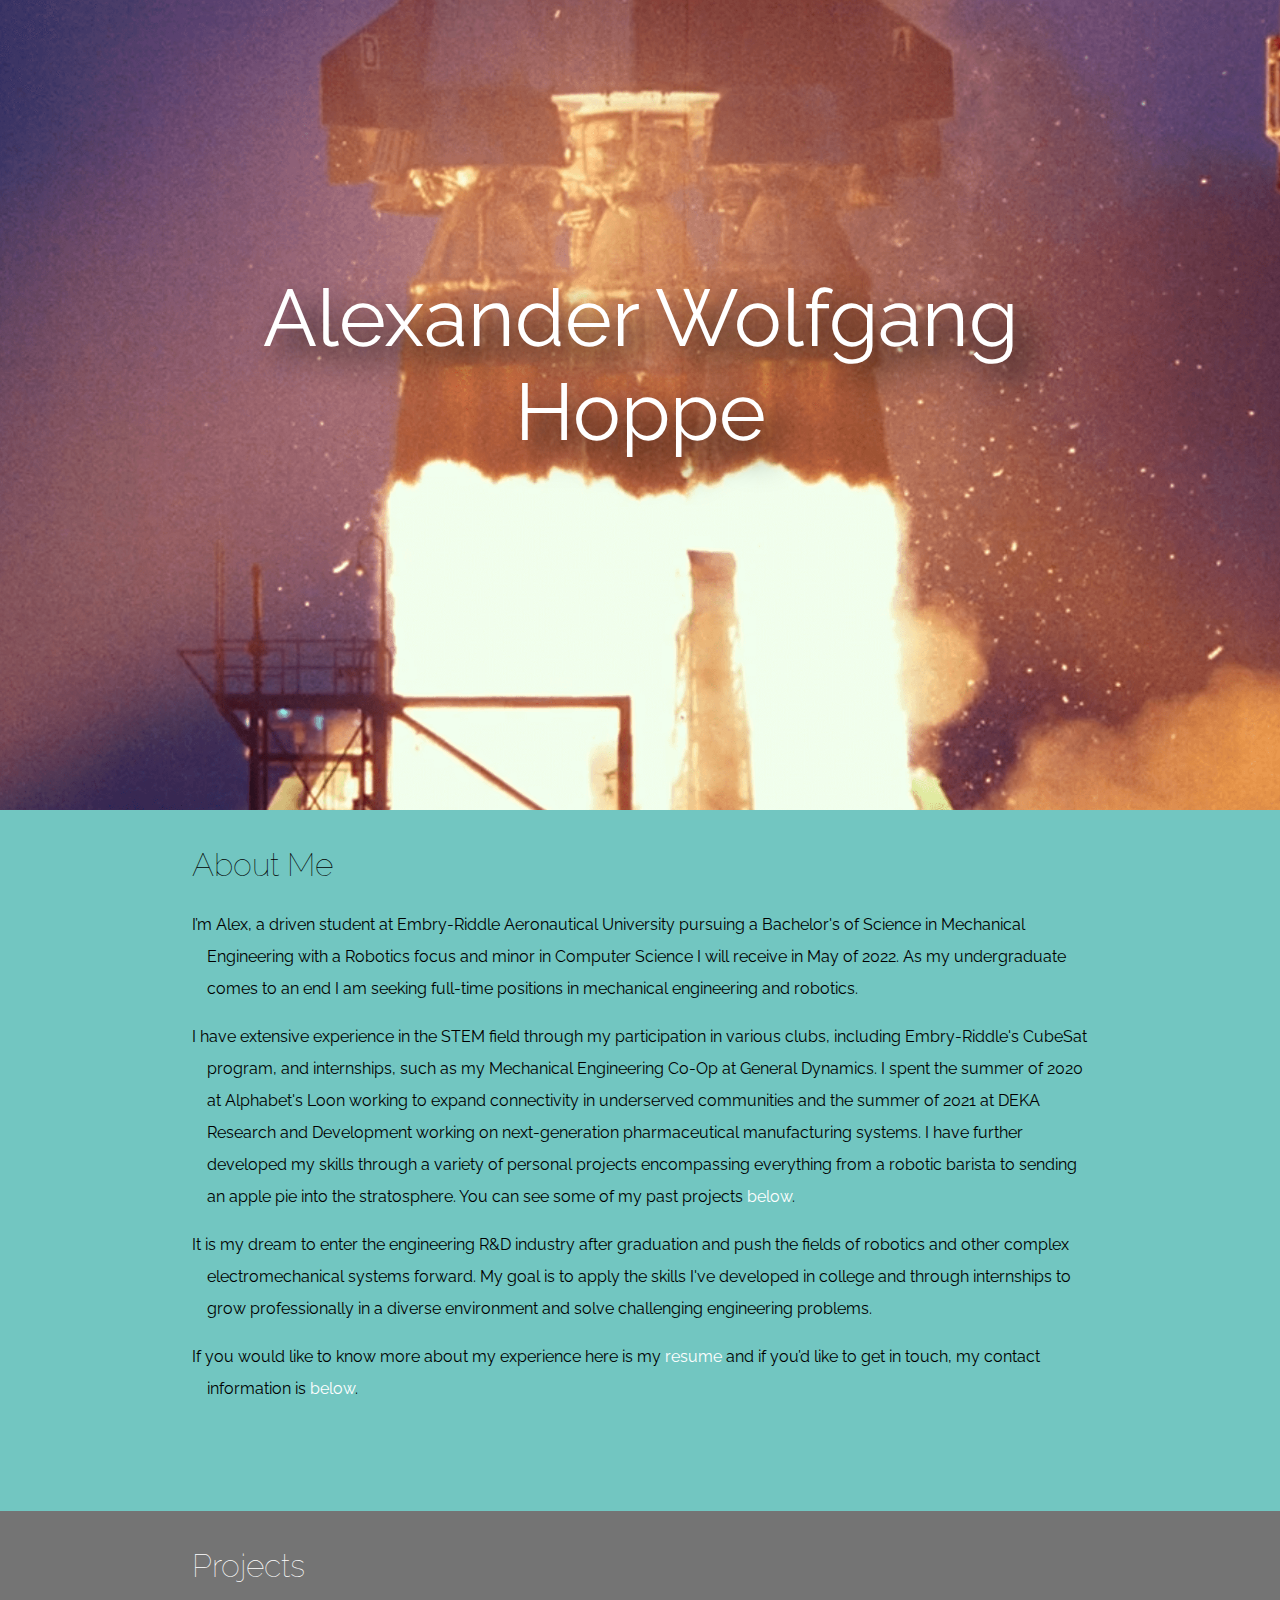
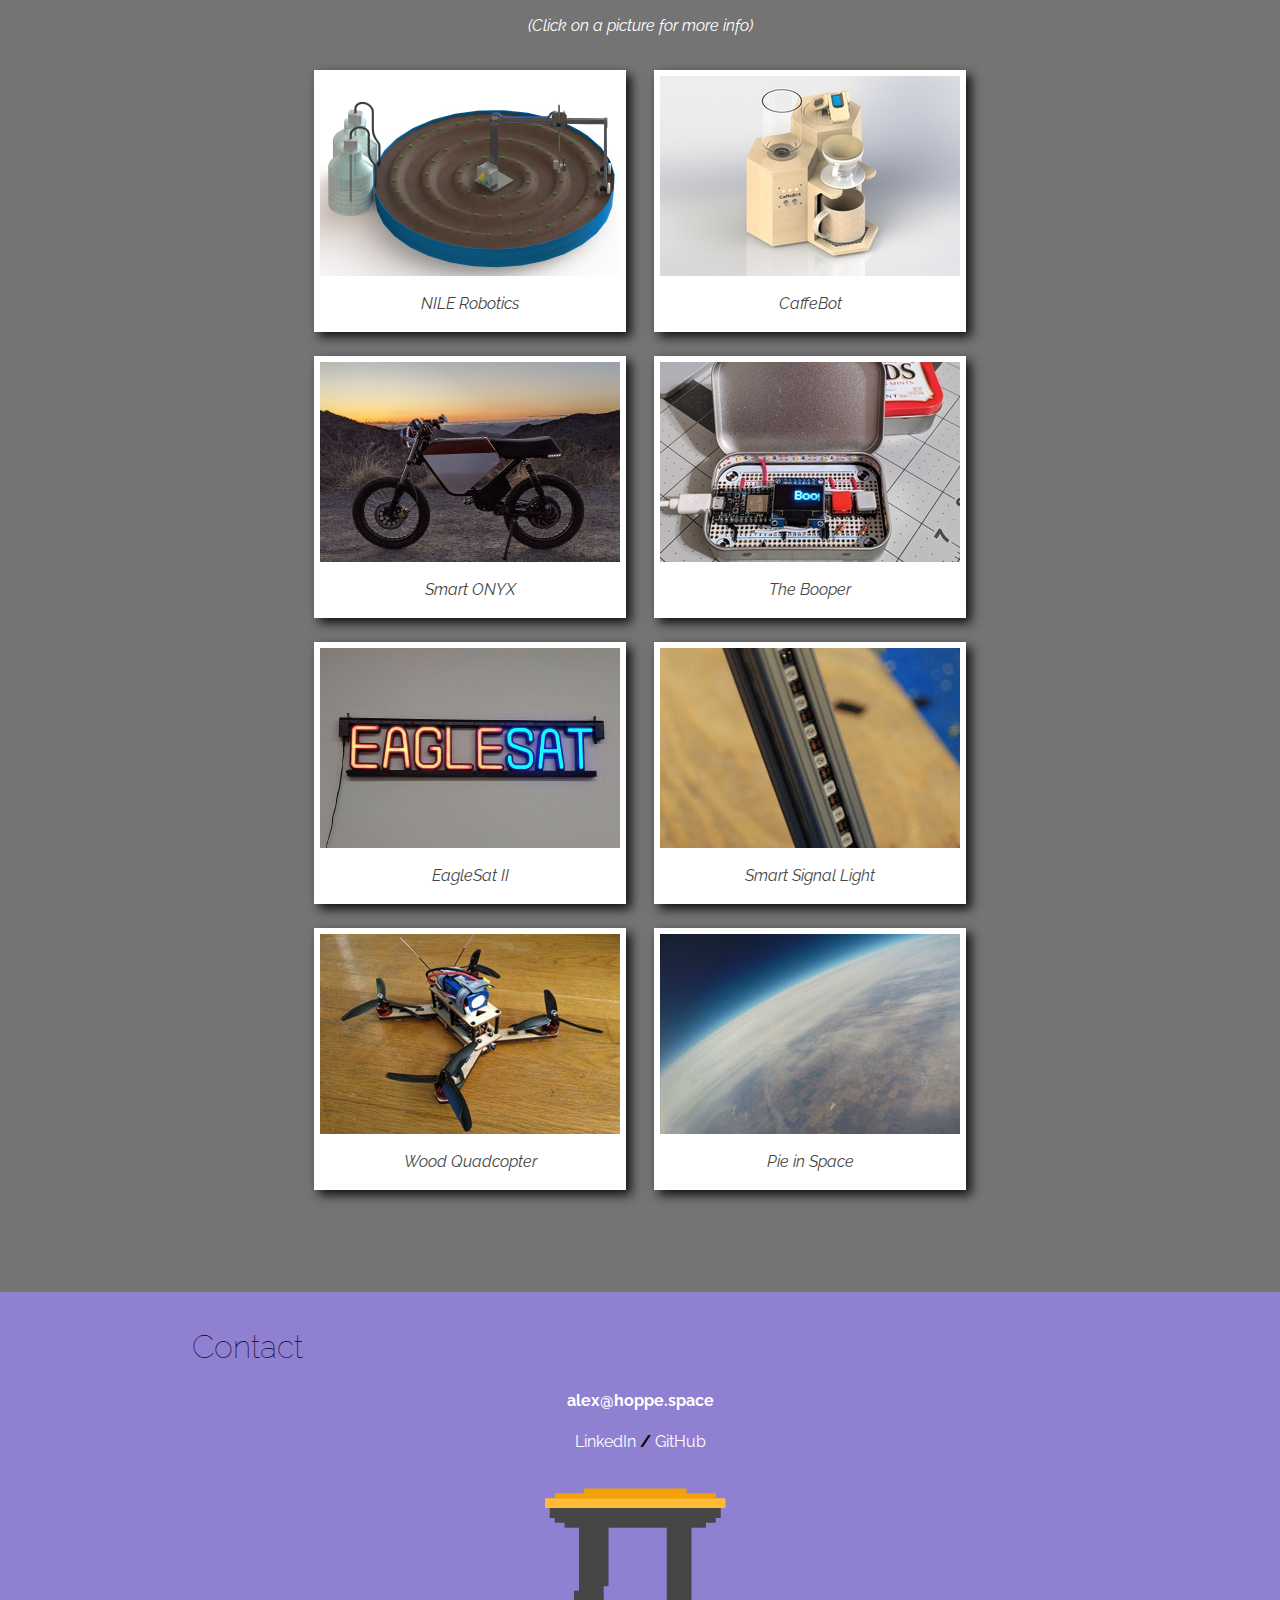
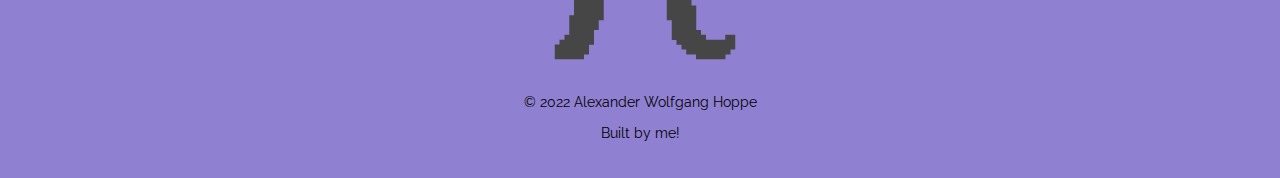
==== index.html @ 302a6895 "copyright" ====
﻿
<!DOCTYPE html>
<html lang="en">

<head>
  <!-- Google Tag Manager -->
  <script>(function(w,d,s,l,i){w[l]=w[l]||[];w[l].push({'gtm.start':
  new Date().getTime(),event:'gtm.js'});var f=d.getElementsByTagName(s)[0],
  j=d.createElement(s),dl=l!='dataLayer'?'&l='+l:'';j.async=true;j.src=
  'https://www.googletagmanager.com/gtm.js?id='+i+dl;f.parentNode.insertBefore(j,f);
  })(window,document,'script','dataLayer','GTM-KBZQ5R5');</script>
  <!-- End Google Tag Manager -->

  <meta charset="UTF-8">
  <title>Alexander Wolfgang Hoppe</title>
  <meta name="description" content="I am a Mechanical Engineering student with a
  love for all things STEAM who is looking for an internship.">
  <link href="https://fonts.googleapis.com/css?family=Raleway:300,400,400i,700" rel="stylesheet">
  <link rel="stylesheet" type="text/css" href=style.css>
  <link rel="icon" href="favicon.ico" type="image/x-icon">
  <link rel="shortcut icon" href="favicon.ico" type="image/x-icon">

  <script src="https://ajax.googleapis.com/ajax/libs/jquery/3.2.1/jquery.min.js"></script>
  <script>
    $(document).ready(function() {
      $("a").on('click', function(event) {
        if (this.hash !== "") {
          event.preventDefault();
          var hash = this.hash;
          $('html, body').animate({
            scrollTop: $(hash).offset().top
          }, 750, function() {
            window.location.hash = hash;
          });
        }
      });
    });
  </script>
</head>

<body>

  <header>
    <header id="headerText">
      <div>
        <h1><a class="h1" href="#about">Alexander Wolfgang Hoppe</a></h1>
      </div>
    </header>
  </header>

  <div id="about">
    <h2>About Me</h2>
    <p>
      I’m Alex, a driven student at Embry-Riddle Aeronautical University pursuing 
      a Bachelor's of Science in Mechanical Engineering with a Robotics focus and 
      minor in Computer Science I will receive in May of 2022. As my 
      undergraduate comes to an end I am seeking full-time positions in 
      mechanical engineering and robotics.
    </p>
    <p>
      I have extensive experience in the STEM field through my participation in 
      various clubs, including Embry-Riddle's CubeSat program, and internships, 
      such as my Mechanical Engineering Co-Op at General Dynamics. I spent the 
      summer of 2020 at Alphabet's Loon working to expand connectivity in 
      underserved communities and the summer of 2021 at DEKA Research and 
      Development working on next-generation pharmaceutical manufacturing 
      systems. I have further developed my skills through a variety of personal 
      projects encompassing everything from a robotic barista to sending an apple 
      pie into the stratosphere. You can see some of my past projects 
      <a href="#projects">below</a>.
    </p>
    <p>
      It is my dream to enter the engineering R&D industry after graduation and push 
      the fields of robotics and other complex electromechanical systems forward. My 
      goal is to apply the skills I've developed in college and through internships 
      to grow professionally in a diverse environment and solve challenging 
      engineering problems.
    </p>
    <p>
      If you would like to know more about my experience here is my
      <a href="media/resume.pdf" target="_blank"> resume</a> and if you’d like to 
      get in touch, my contact information is <a href="#contact">below</a>.
    </p>
  </div>

  <div id="projects">
    <h2>Projects</h2>
    <p><i>(Click on a picture for more info)</i></p>
    <figure>
      <a class="fig" href="projects/nile.html">
        <img src="media/nile_icon.jpg">
        <p class ="fig">NILE Robotics</p>
      </a>
    </figure>
    <figure>
      <a class="fig" href="projects/caffebot.html">
        <img src="media/caffebot_icon.jpg">
        <p class ="fig">CaffeBot</p>
      </a>
    </figure>
    <figure>
      <a class="fig" href="projects/smartonyx.html">
        <img src="media/smartonyx_icon.jpg">
        <p class ="fig">Smart ONYX</p>
      </a>
    </figure>
    <figure>
      <a class="fig" href="projects/booper.html">
        <img src="media/boop_icon.jpg">
        <p class ="fig">The Booper</p>
      </a>
    </figure>
    <figure>
      <a class="fig" href="projects/eaglesat.html">
        <img src="media/eaglesat_icon.jpg">
        <p class ="fig">EagleSat II</p>
      </a>
    </figure>
    <figure>
      <a class="fig" href="projects/smartsignallight.html">
        <img src="media/ssl_icon.jpg">
        <p class ="fig">Smart Signal Light</p>
      </a>
    </figure>
    <figure>
      <a class="fig" href="projects/woodquad.html">
        <img src="media/wq_icon.jpg">
        <p class ="fig">Wood Quadcopter</p>
     </a>
    </figure>
    <figure>
      <a class="fig" href="projects/pieinspace.html">
        <img src="media/pieinspace_icon.jpg">
        <p class ="fig">Pie in Space</p>
     </a>
    </figure>
  </div>

  <div id="contact">
    <h2>Contact</h2>
      <b><a id="wl" href="mailto:alex@hoppe.space">alex@hoppe.space</a></b>
    </p>
    <p>
      <a id="wl" target="_blank" href="https://www.linkedin.com/in/alexander-hoppe/">LinkedIn</a>
      <b>/</b>
      <a id="wl" target="_blank" href="https://github.com/iLikePieTM">GitHub</a>
    </p>

    <img src="media/footer.png">
    <h3>© 2022 Alexander Wolfgang Hoppe</h3>
    <h3>Built by me!</h3>
  </div>

</body>

</html>
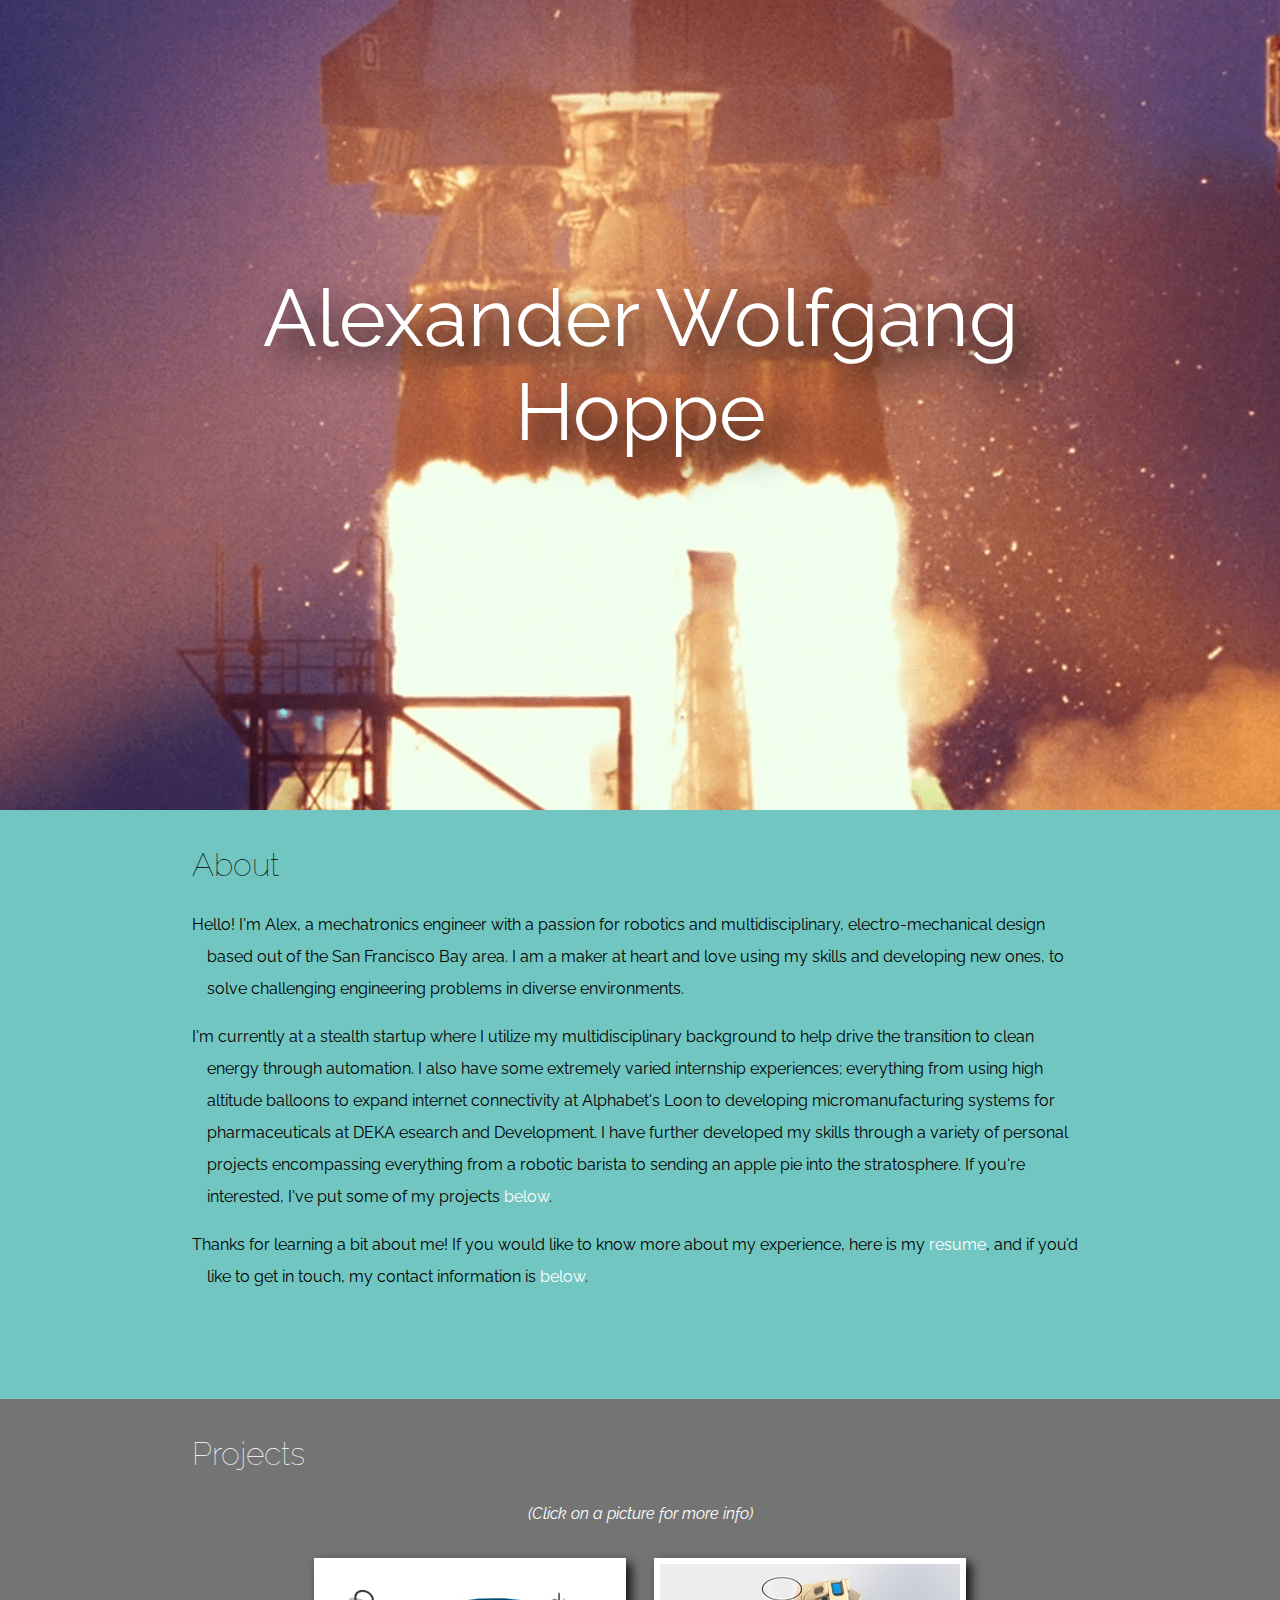
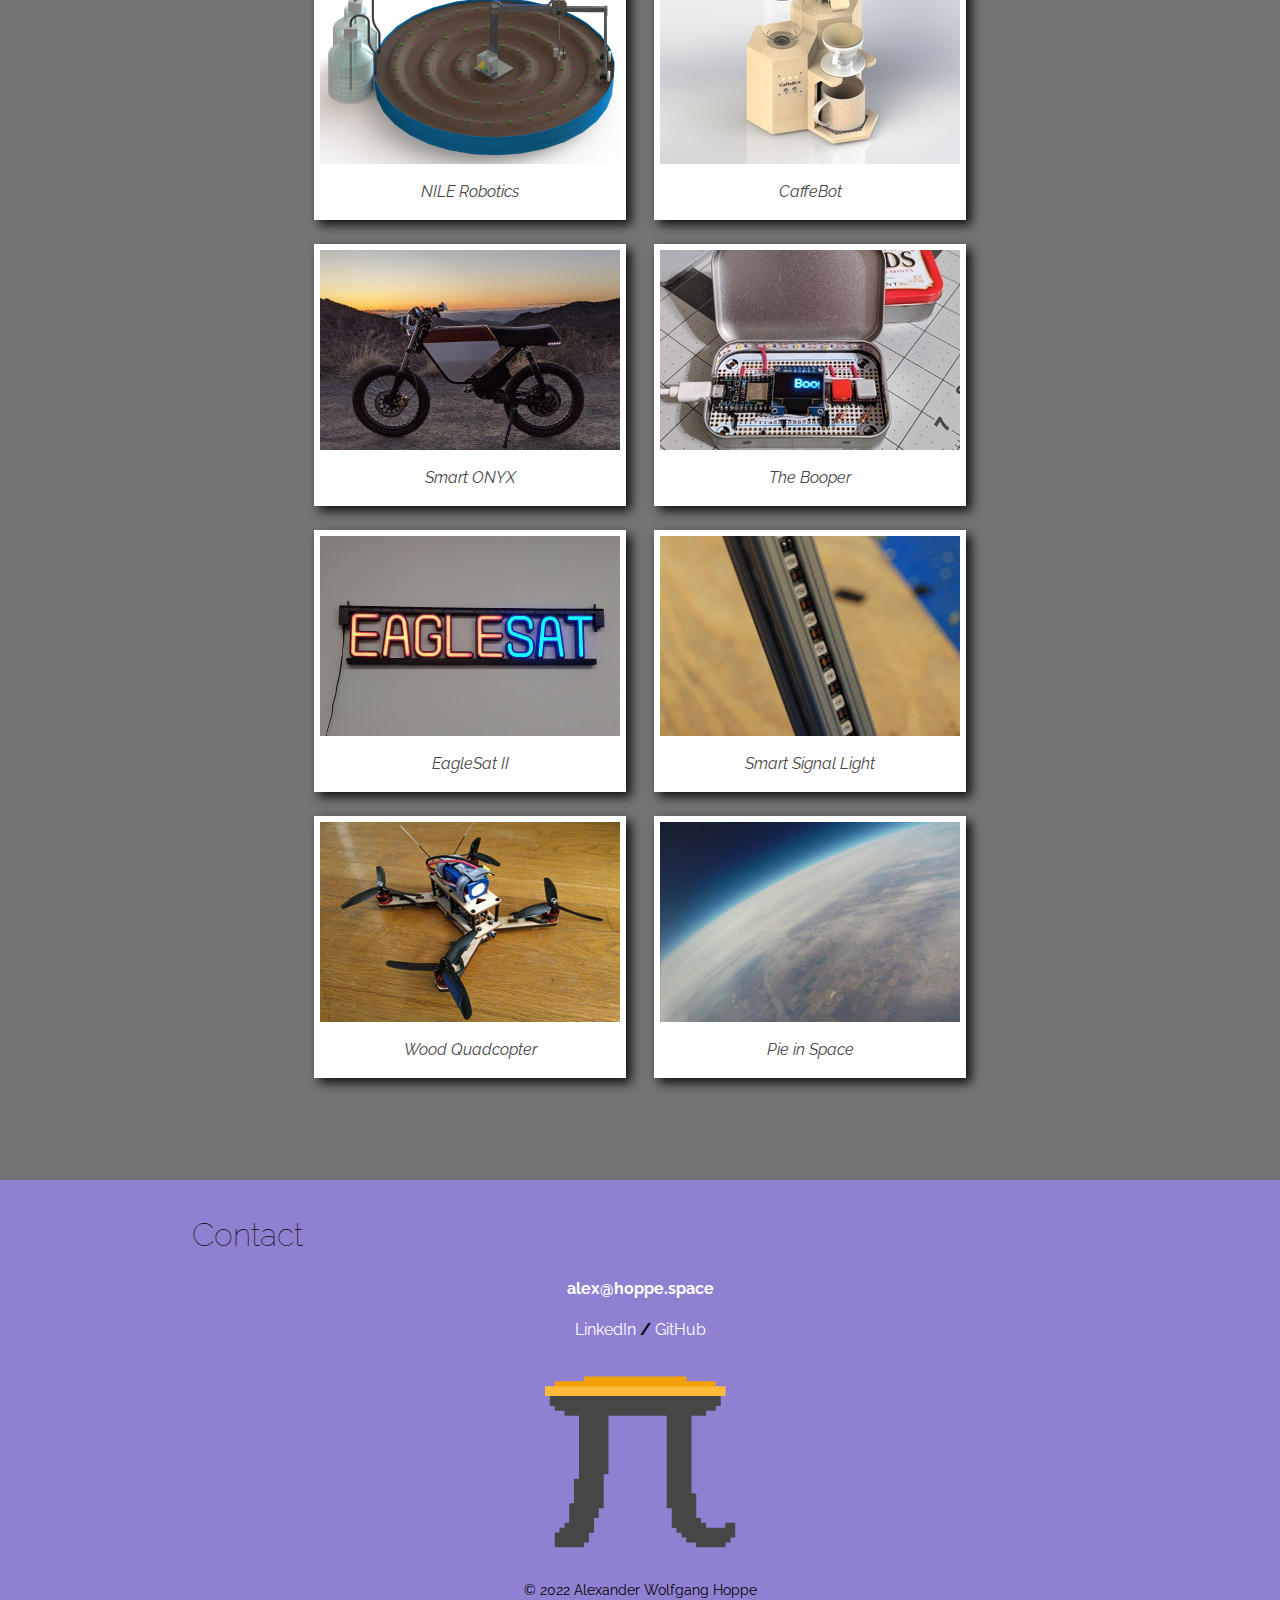
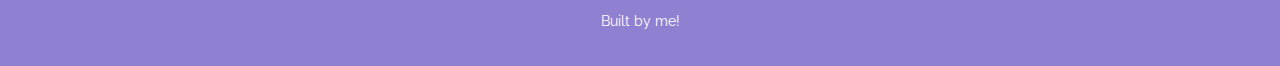
==== commit 48ac2262: "Update About" ====
--- a/index.html
+++ b/index.html
@@ -49,37 +49,29 @@
   </header>
 
   <div id="about">
-    <h2>About Me</h2>
+    <h2>About</h2>
     <p>
-      I’m Alex, a driven student at Embry-Riddle Aeronautical University pursuing 
-      a Bachelor's of Science in Mechanical Engineering with a Robotics focus and 
-      minor in Computer Science I will receive in May of 2022. As my 
-      undergraduate comes to an end I am seeking full-time positions in 
-      mechanical engineering and robotics.
+      Hello! I'm Alex, a mechatronics engineer with a passion for robotics and 
+      multidisciplinary, electro-mechanical design based out of the San Francisco 
+      Bay area. I am a maker at heart and love using my skills and developing new 
+      ones, to solve challenging engineering problems in diverse environments.
     </p>
     <p>
-      I have extensive experience in the STEM field through my participation in 
-      various clubs, including Embry-Riddle's CubeSat program, and internships, 
-      such as my Mechanical Engineering Co-Op at General Dynamics. I spent the 
-      summer of 2020 at Alphabet's Loon working to expand connectivity in 
-      underserved communities and the summer of 2021 at DEKA Research and 
-      Development working on next-generation pharmaceutical manufacturing 
-      systems. I have further developed my skills through a variety of personal 
-      projects encompassing everything from a robotic barista to sending an apple 
-      pie into the stratosphere. You can see some of my past projects 
-      <a href="#projects">below</a>.
+      I'm currently at a stealth startup where I utilize my multidisciplinary 
+      background to help drive the transition to clean energy through automation. 
+      I also have some extremely varied internship experiences; everything from 
+      using high altitude balloons to expand internet connectivity at Alphabet's 
+      Loon to developing micromanufacturing systems for pharmaceuticals at DEKA 
+      esearch and Development. I have further developed my skills through a 
+      variety of personal projects encompassing everything from a robotic barista 
+      to sending an apple pie into the stratosphere. If you're interested, I've 
+      put some of my projects <a href="#projects">below</a>.
     </p>
     <p>
-      It is my dream to enter the engineering R&D industry after graduation and push 
-      the fields of robotics and other complex electromechanical systems forward. My 
-      goal is to apply the skills I've developed in college and through internships 
-      to grow professionally in a diverse environment and solve challenging 
-      engineering problems.
-    </p>
-    <p>
-      If you would like to know more about my experience here is my
-      <a href="media/resume.pdf" target="_blank"> resume</a> and if you’d like to 
-      get in touch, my contact information is <a href="#contact">below</a>.
+      Thanks for learning a bit about me! If you would like to know more about my 
+      experience, here is my <a href="media/resume.pdf" target="_blank"> resume</a>,
+      and if you’d like to get in touch, my contact information is 
+      <a href="#contact">below</a>.
     </p>
   </div>
 
@@ -148,7 +140,7 @@
 
     <img src="media/footer.png">
     <h3>© 2022 Alexander Wolfgang Hoppe</h3>
-    <h3>Built by me!</h3>
+  <h3><a href="https://github.com/iLikePieTM/hoppe.space" target="_blank">Built by me!</a></h3>
   </div>
 
 </body>
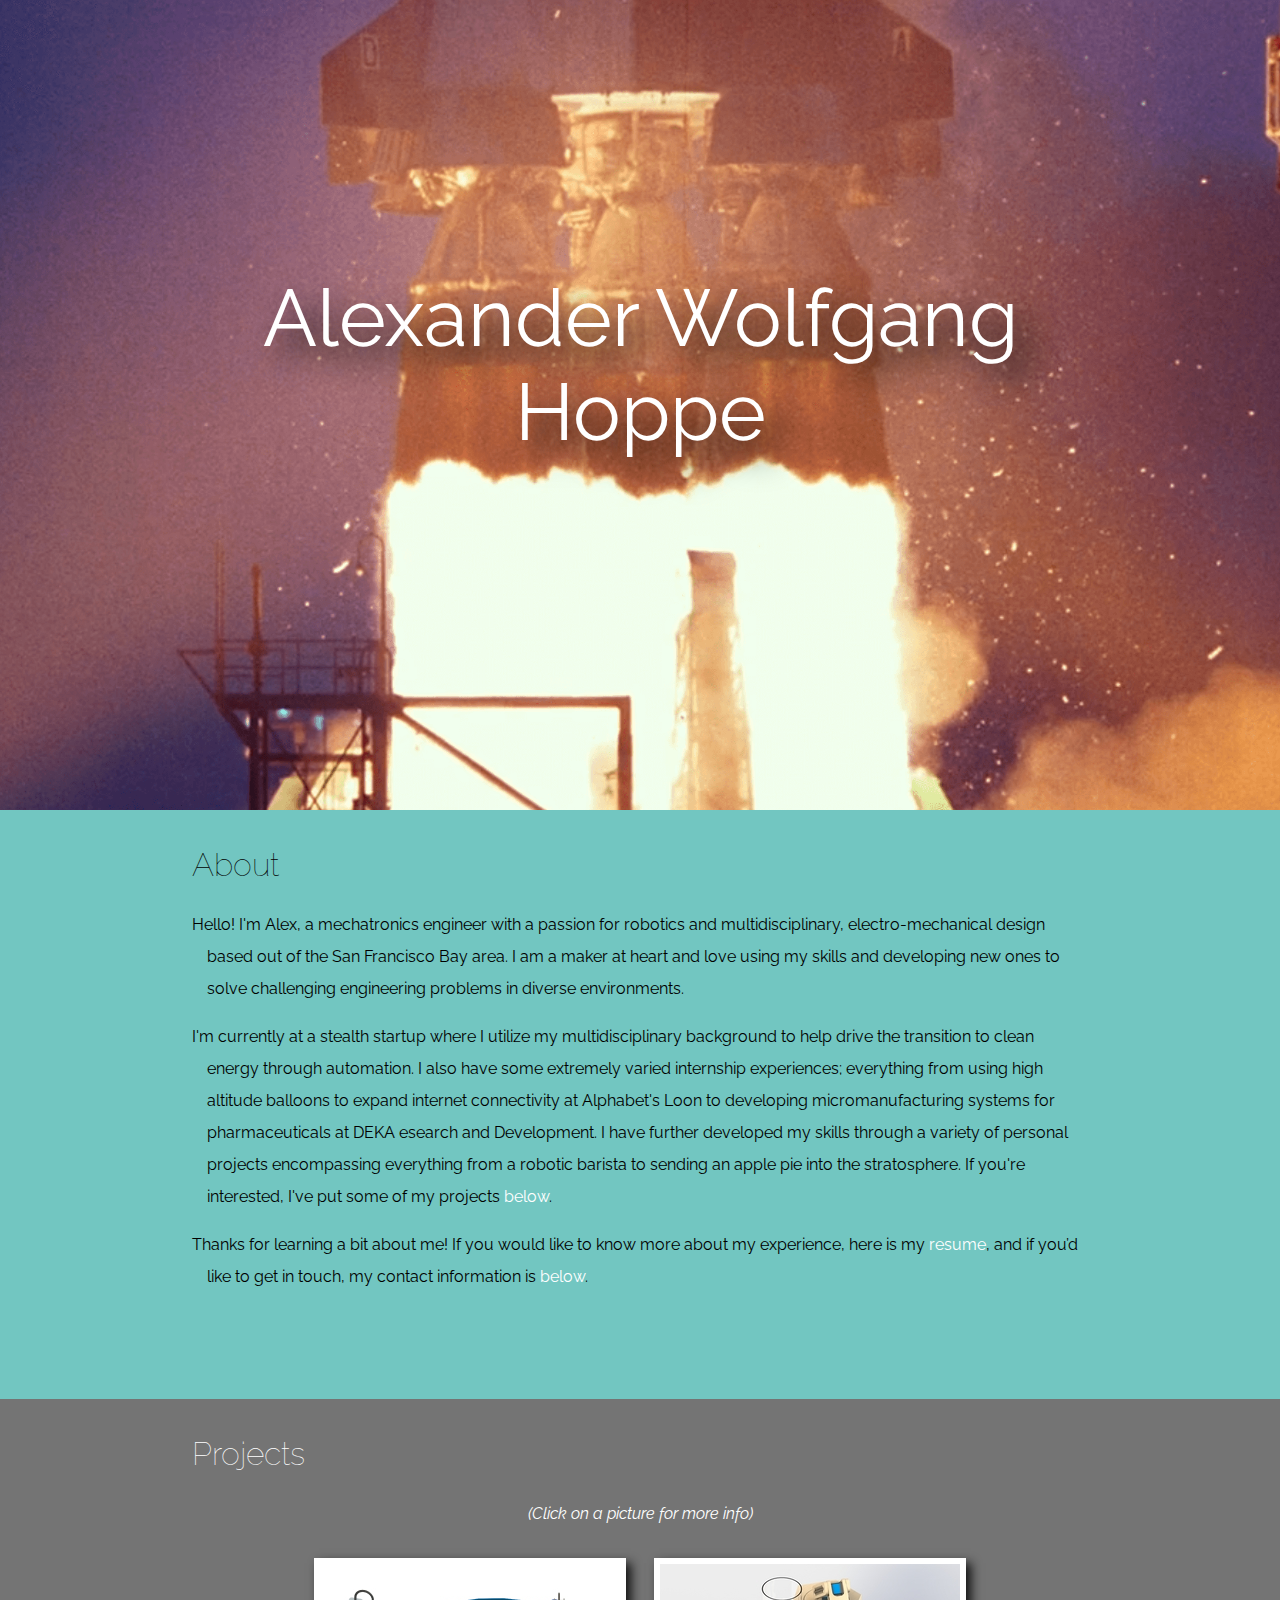
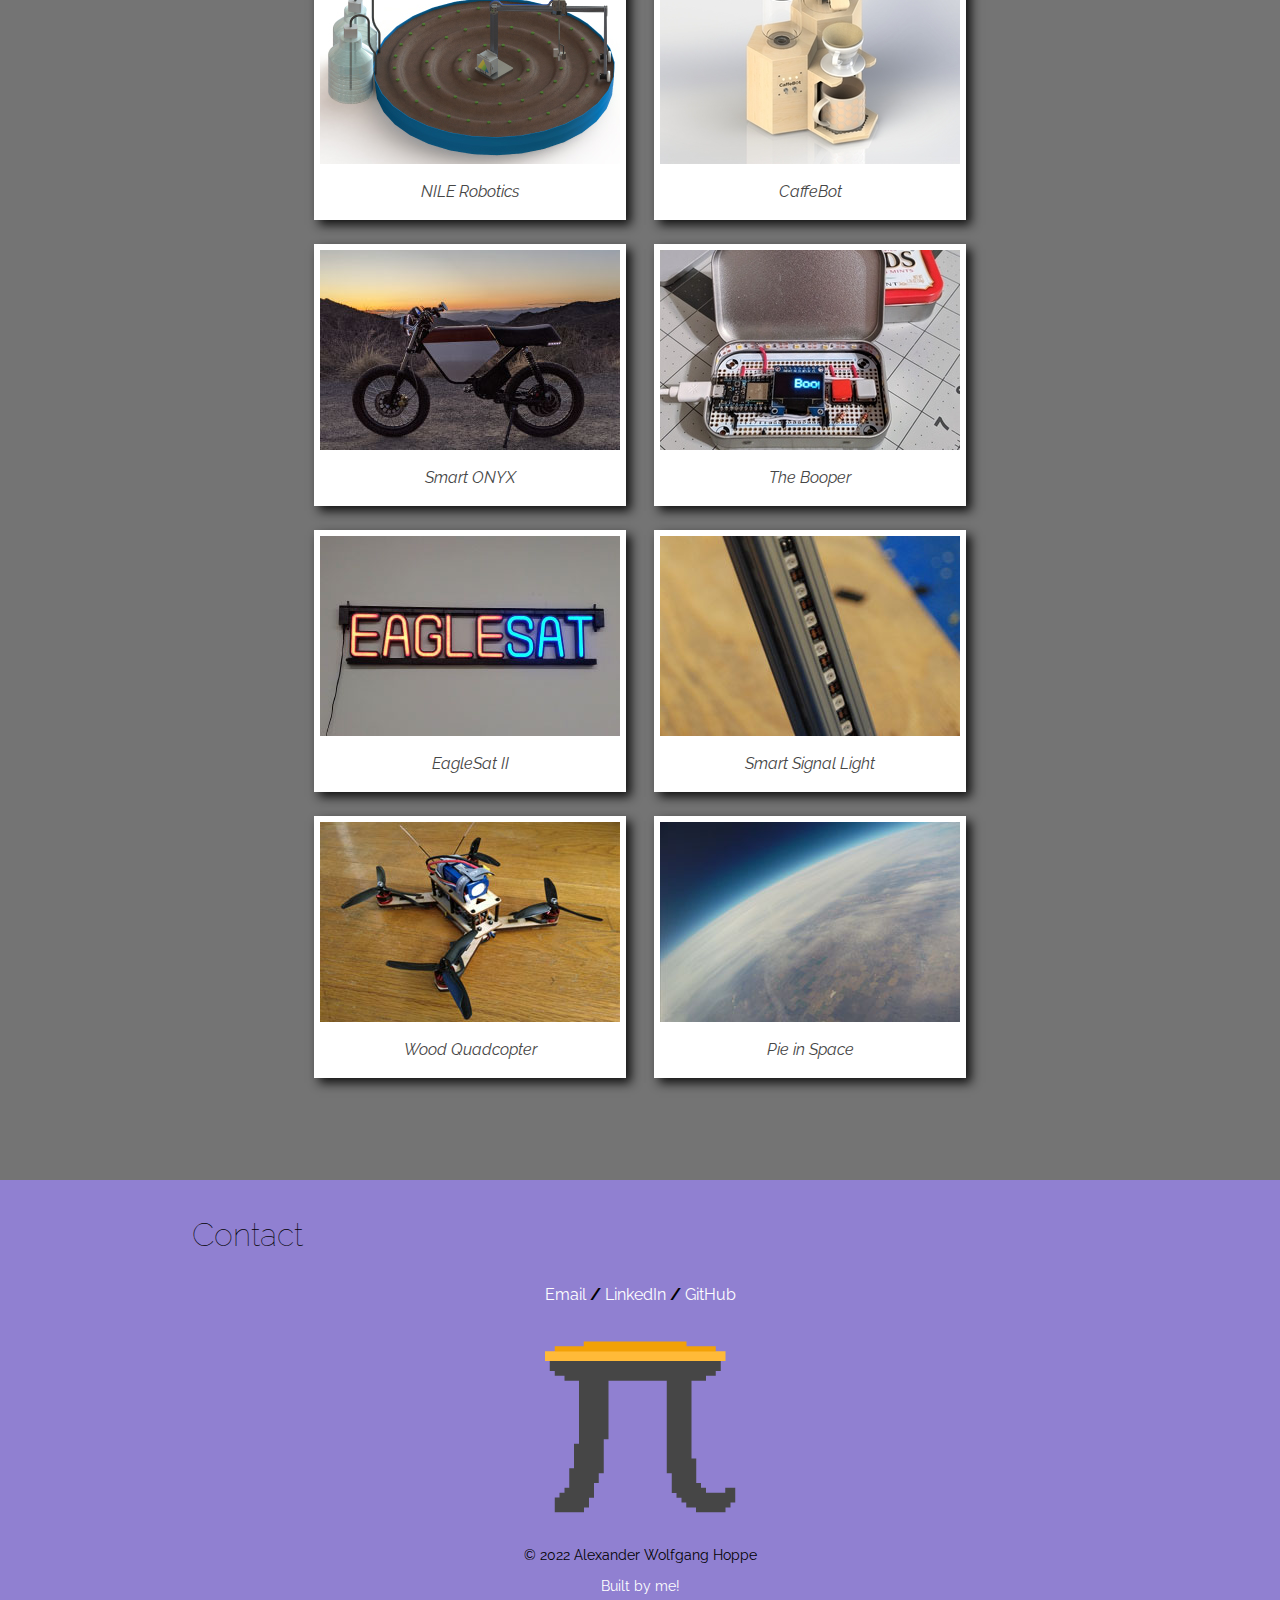
==== commit bfed65ea: "grammar hard" ====
--- a/index.html
+++ b/index.html
@@ -54,7 +54,7 @@
       Hello! I'm Alex, a mechatronics engineer with a passion for robotics and 
       multidisciplinary, electro-mechanical design based out of the San Francisco 
       Bay area. I am a maker at heart and love using my skills and developing new 
-      ones, to solve challenging engineering problems in diverse environments.
+      ones to solve challenging engineering problems in diverse environments.
     </p>
     <p>
       I'm currently at a stealth startup where I utilize my multidisciplinary 
@@ -130,9 +130,10 @@
 
   <div id="contact">
     <h2>Contact</h2>
-      <b><a id="wl" href="mailto:alex@hoppe.space">alex@hoppe.space</a></b>
-    </p>
+    
     <p>
+      <a id="wl" href="mailto:alex@hoppe.space">Email</a>
+      <b>/</b>
       <a id="wl" target="_blank" href="https://www.linkedin.com/in/alexander-hoppe/">LinkedIn</a>
       <b>/</b>
       <a id="wl" target="_blank" href="https://github.com/iLikePieTM">GitHub</a>
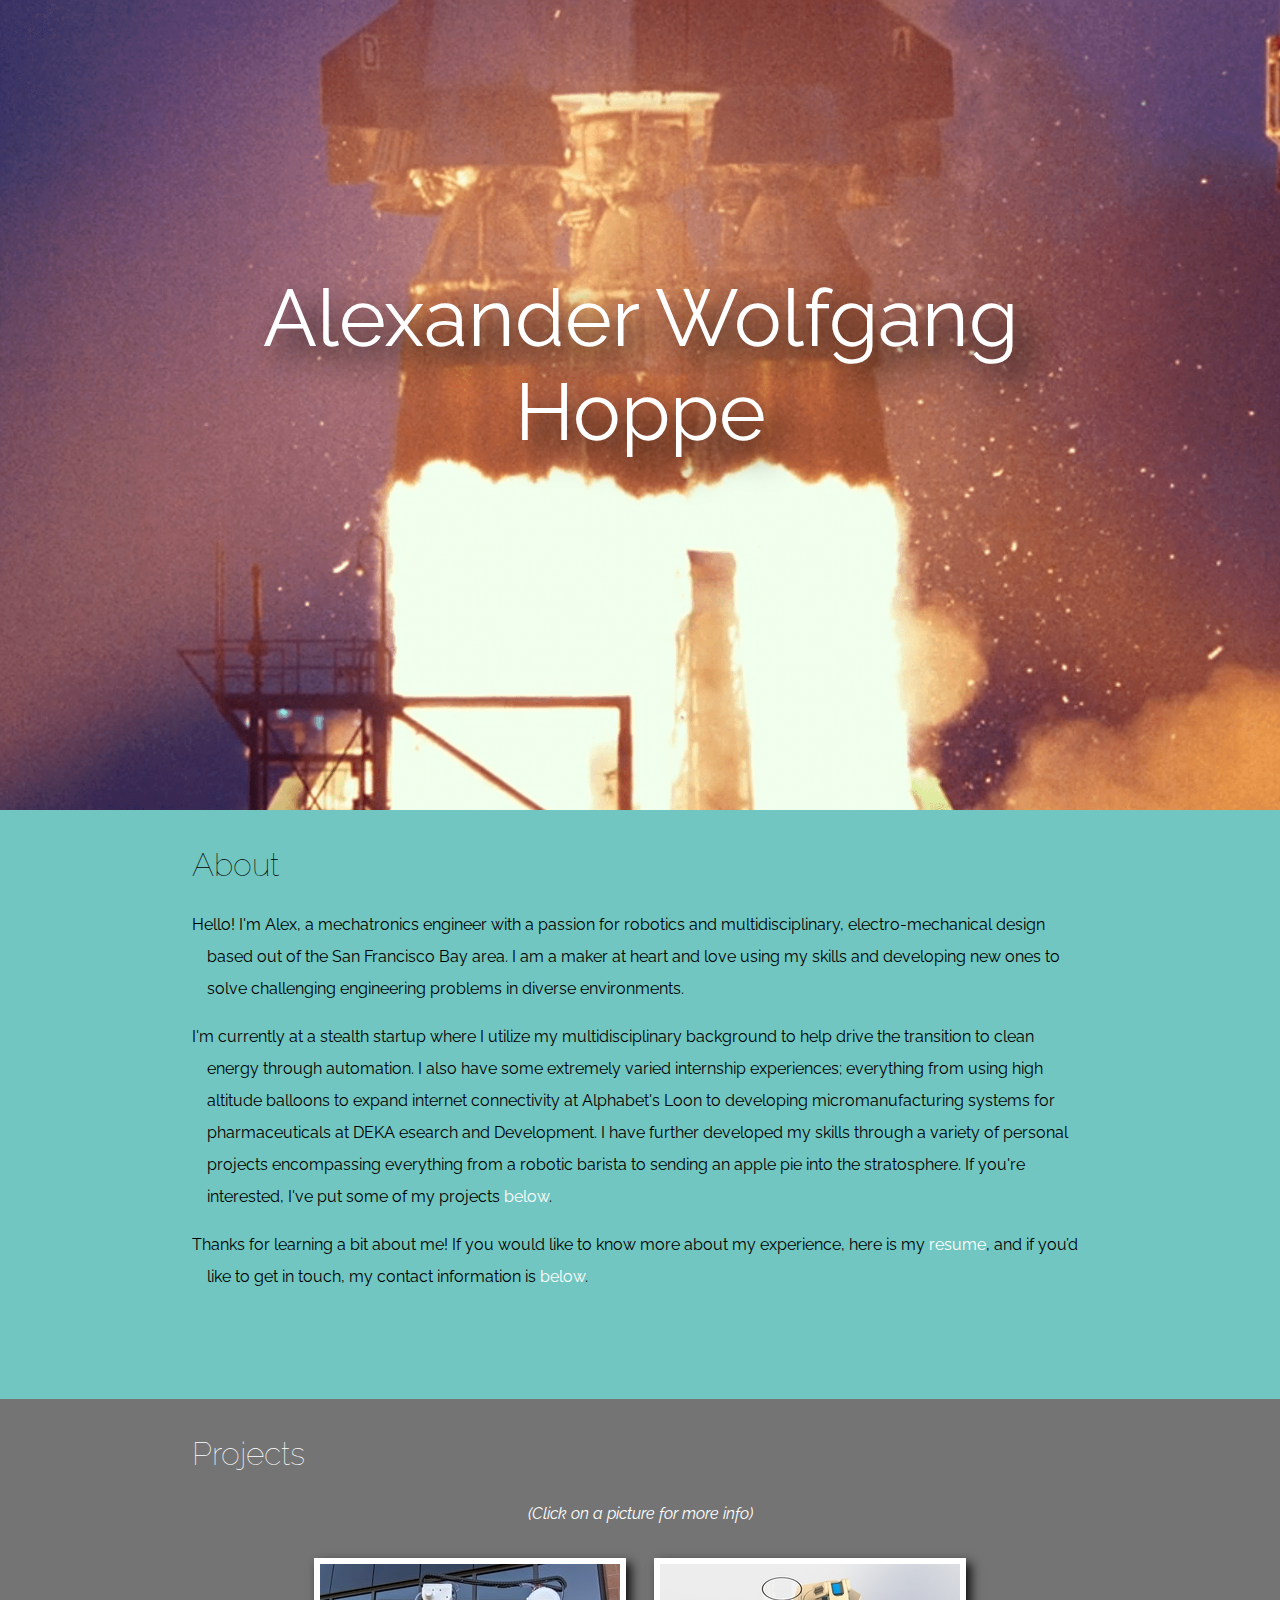
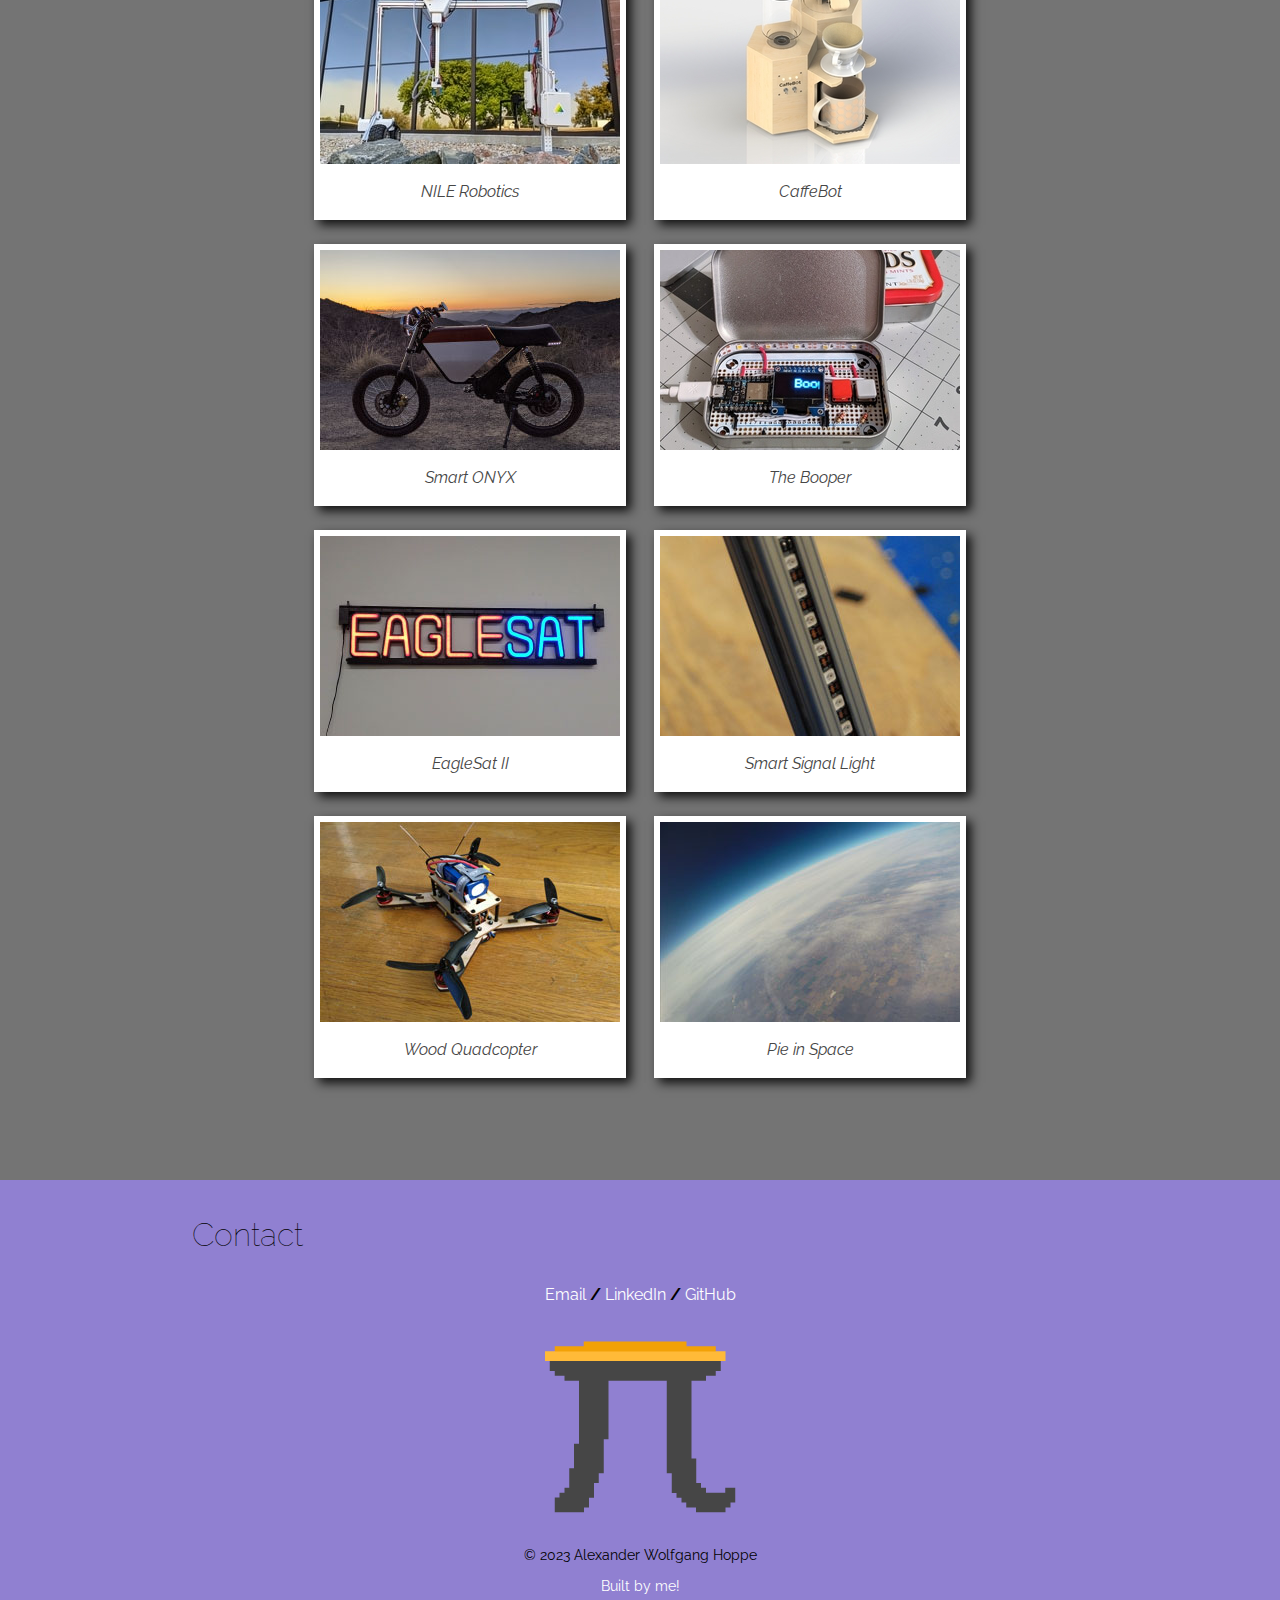
==== commit 150a5f30: "Guess its 2023 now" ====
--- a/index.html
+++ b/index.html
@@ -140,7 +140,7 @@
     </p>
 
     <img src="media/footer.png">
-    <h3>© 2022 Alexander Wolfgang Hoppe</h3>
+    <h3>© 2023 Alexander Wolfgang Hoppe</h3>
   <h3><a href="https://github.com/iLikePieTM/hoppe.space" target="_blank">Built by me!</a></h3>
   </div>
 
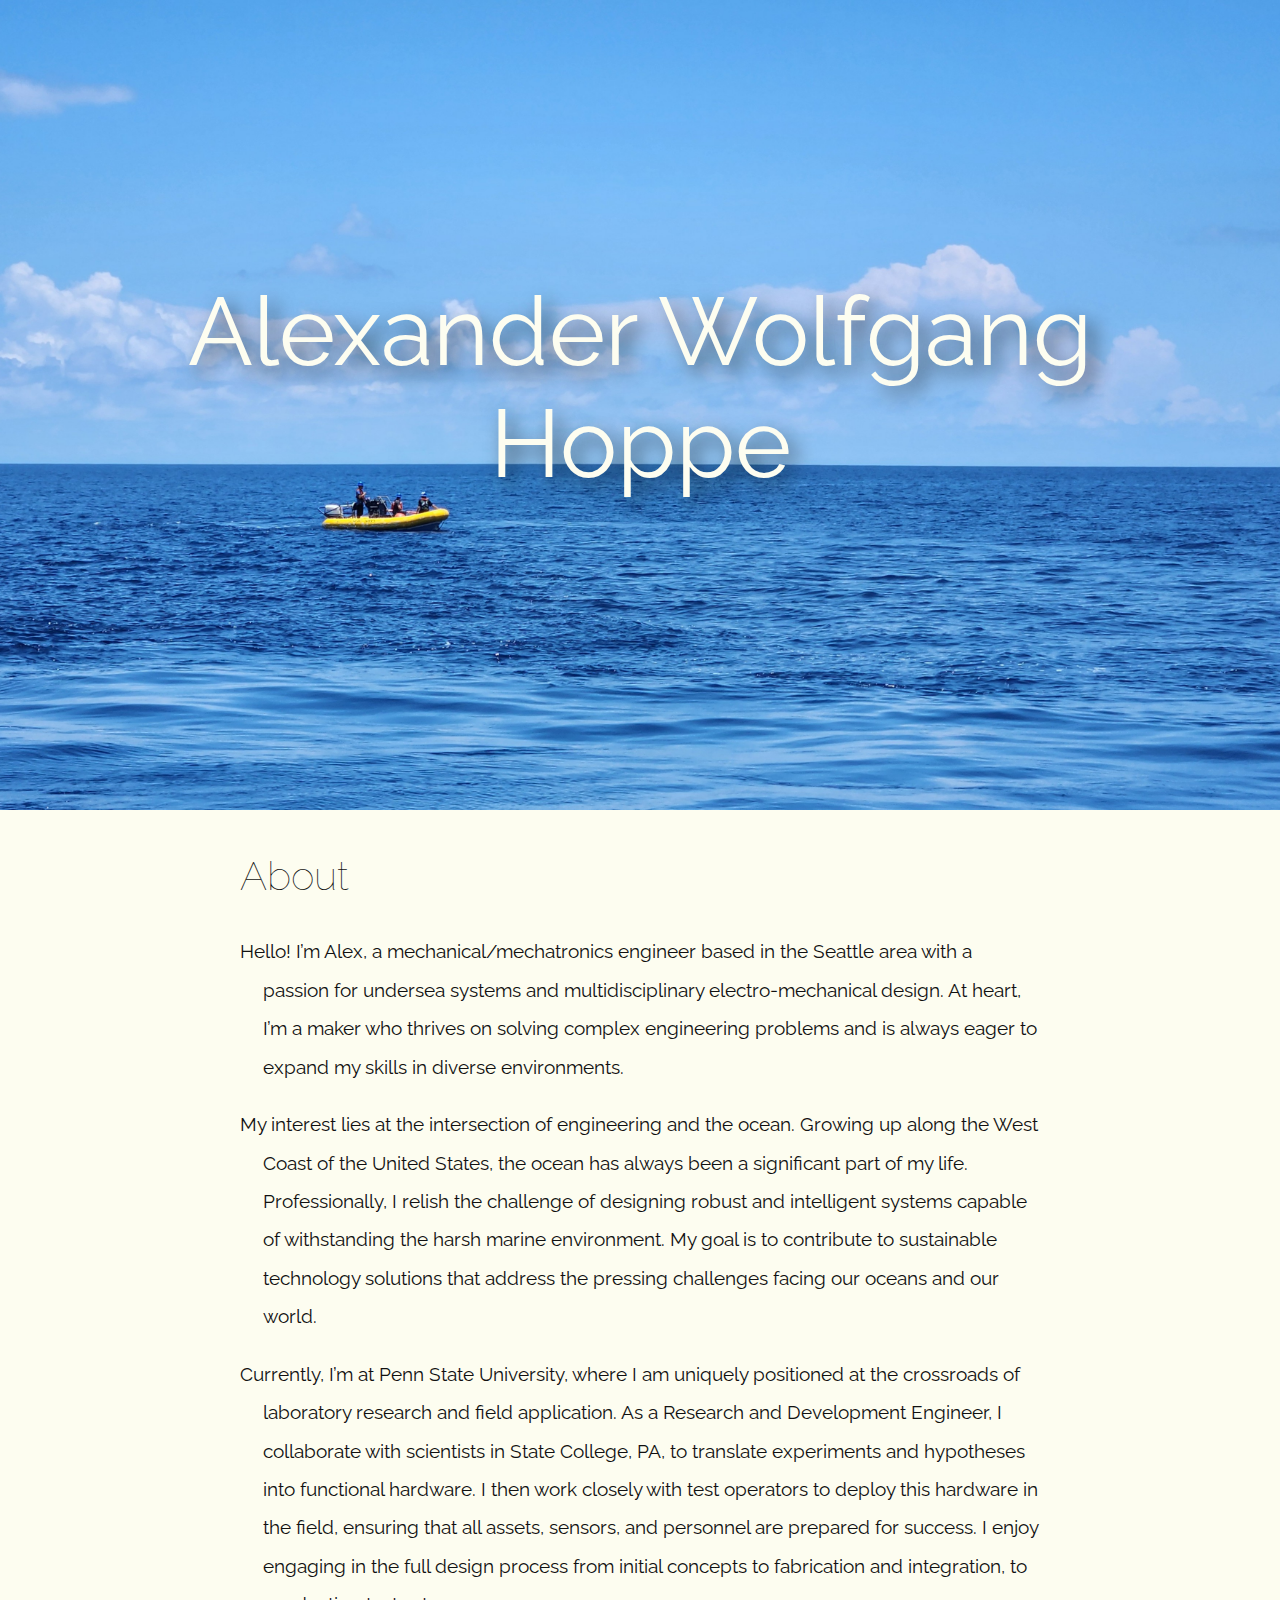
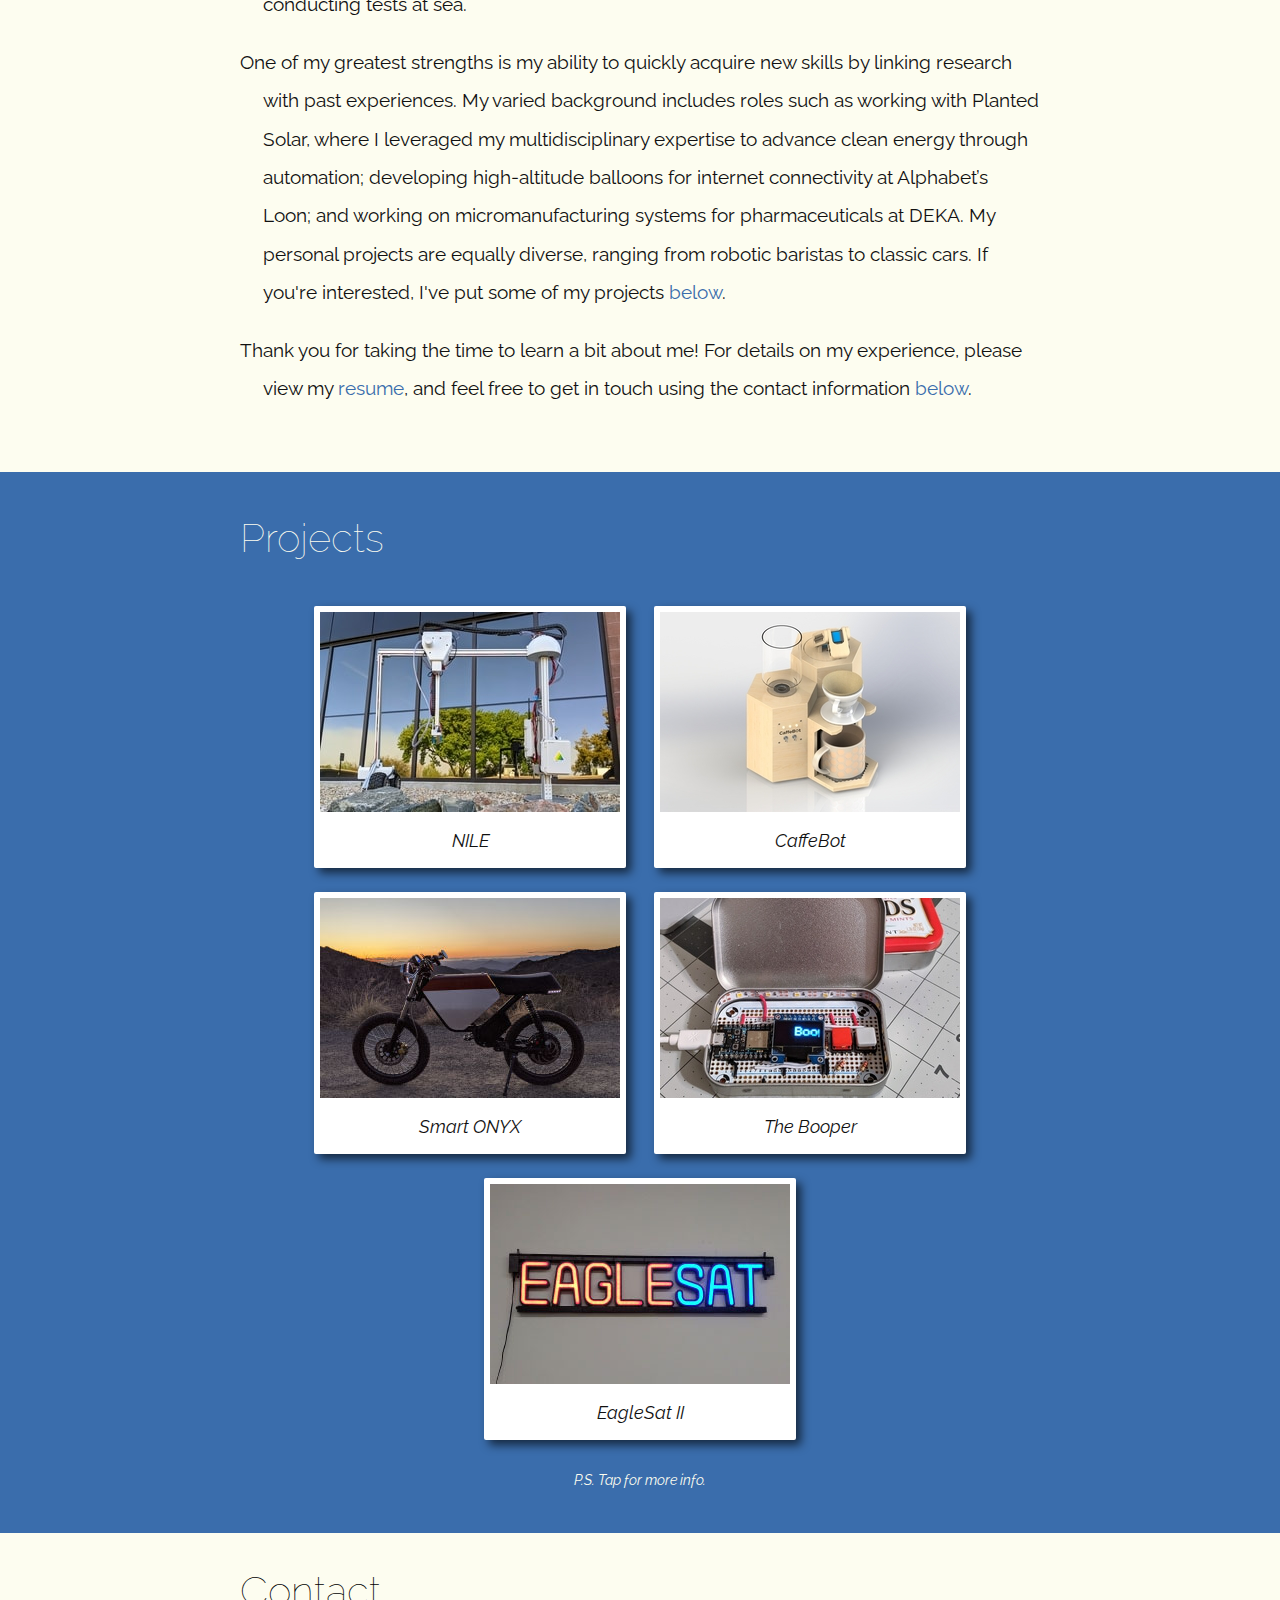
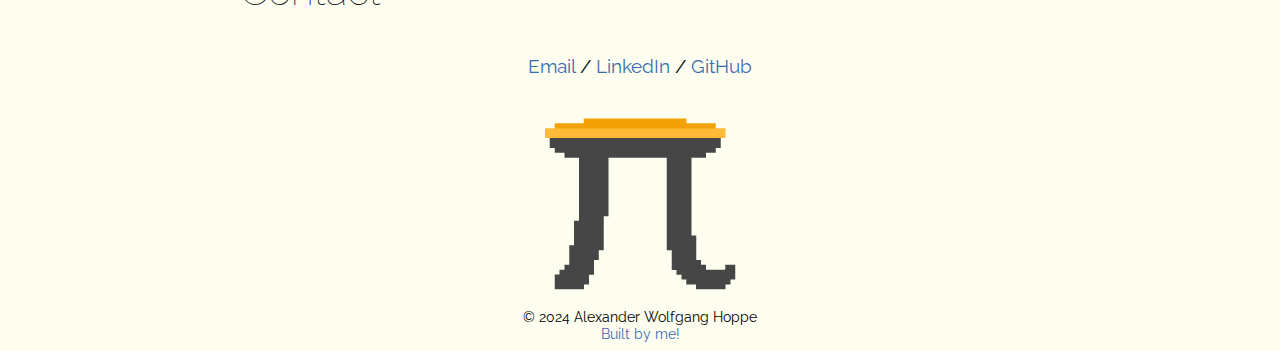
==== commit aede3677: "2024 Overhaul" ====
--- a/index.html
+++ b/index.html
@@ -1,149 +1,239 @@
-﻿
-<!DOCTYPE html>
+﻿<!DOCTYPE html>
 <html lang="en">
 
 <head>
-  <!-- Google Tag Manager -->
-  <script>(function(w,d,s,l,i){w[l]=w[l]||[];w[l].push({'gtm.start':
-  new Date().getTime(),event:'gtm.js'});var f=d.getElementsByTagName(s)[0],
-  j=d.createElement(s),dl=l!='dataLayer'?'&l='+l:'';j.async=true;j.src=
-  'https://www.googletagmanager.com/gtm.js?id='+i+dl;f.parentNode.insertBefore(j,f);
-  })(window,document,'script','dataLayer','GTM-KBZQ5R5');</script>
-  <!-- End Google Tag Manager -->
 
   <meta charset="UTF-8">
   <title>Alexander Wolfgang Hoppe</title>
-  <meta name="description" content="I am a Mechanical Engineering student with a
-  love for all things STEAM who is looking for an internship.">
+  <meta name="description" content="I am a driven mechanical / mechatronics engineer with a passion for undersea systems and multidisciplinary electro-mechanical design. I thrive on solving challenging engineering problems in diverse environments and am 
+    always eager to expand my skill set.">
   <link href="https://fonts.googleapis.com/css?family=Raleway:300,400,400i,700" rel="stylesheet">
   <link rel="stylesheet" type="text/css" href=style.css>
   <link rel="icon" href="favicon.ico" type="image/x-icon">
   <link rel="shortcut icon" href="favicon.ico" type="image/x-icon">
 
-  <script src="https://ajax.googleapis.com/ajax/libs/jquery/3.2.1/jquery.min.js"></script>
-  <script>
-    $(document).ready(function() {
-      $("a").on('click', function(event) {
-        if (this.hash !== "") {
-          event.preventDefault();
-          var hash = this.hash;
-          $('html, body').animate({
-            scrollTop: $(hash).offset().top
-          }, 750, function() {
-            window.location.hash = hash;
-          });
-        }
-      });
-    });
-  </script>
 </head>
 
 <body>
 
   <header>
-    <header id="headerText">
-      <div>
-        <h1><a class="h1" href="#about">Alexander Wolfgang Hoppe</a></h1>
-      </div>
-    </header>
+    <div class="headerText">
+      <h1><a class="h1" href="#about">Alexander Wolfgang Hoppe</a></h1>
+    </div>
   </header>
 
-  <div id="about">
+  <div class="about" id="about">
     <h2>About</h2>
     <p>
-      Hello! I'm Alex, a mechatronics engineer with a passion for robotics and 
-      multidisciplinary, electro-mechanical design based out of the San Francisco 
-      Bay area. I am a maker at heart and love using my skills and developing new 
-      ones to solve challenging engineering problems in diverse environments.
-    </p>
-    <p>
-      I'm currently at a stealth startup where I utilize my multidisciplinary 
-      background to help drive the transition to clean energy through automation. 
-      I also have some extremely varied internship experiences; everything from 
-      using high altitude balloons to expand internet connectivity at Alphabet's 
-      Loon to developing micromanufacturing systems for pharmaceuticals at DEKA 
-      esearch and Development. I have further developed my skills through a 
-      variety of personal projects encompassing everything from a robotic barista 
-      to sending an apple pie into the stratosphere. If you're interested, I've 
-      put some of my projects <a href="#projects">below</a>.
-    </p>
-    <p>
-      Thanks for learning a bit about me! If you would like to know more about my 
-      experience, here is my <a href="media/resume.pdf" target="_blank"> resume</a>,
-      and if you’d like to get in touch, my contact information is 
+      Hello! I’m Alex, a mechanical/mechatronics engineer based in the Seattle area with a passion for undersea systems
+      and multidisciplinary electro-mechanical design. At heart, I’m a maker who thrives on solving complex engineering
+      problems and is always eager to expand my skills in diverse environments.
+    </p>
+    <p>
+      My interest lies at the intersection of engineering and the ocean. Growing up along the West Coast of the United
+      States, the ocean has always been a significant part of my life. Professionally, I relish the challenge of
+      designing robust and intelligent systems capable of withstanding the harsh marine environment. My goal is to
+      contribute to sustainable technology solutions that address the pressing challenges facing our oceans and our
+      world.
+    </p>
+    <p>
+      Currently, I’m at Penn State University, where I am uniquely positioned at the crossroads of laboratory research
+      and field application. As a Research and Development Engineer, I collaborate with scientists in State College, PA,
+      to translate experiments and hypotheses into functional hardware. I then work closely with test operators to
+      deploy this hardware in the field, ensuring that all assets, sensors, and personnel are prepared for success. I
+      enjoy engaging in the full design process from initial concepts to fabrication and integration, to
+      conducting tests at sea.
+    </p>
+    <p>
+      One of my greatest strengths is my ability to quickly acquire new skills by linking research with past
+      experiences. My varied background includes roles such as working with Planted Solar, where I leveraged my
+      multidisciplinary expertise to advance clean energy through automation; developing high-altitude balloons for
+      internet connectivity at Alphabet’s Loon; and working on micromanufacturing systems for pharmaceuticals at DEKA.
+      My personal projects are equally diverse, ranging from robotic baristas to classic cars. If you're interested,
+      I've put some of my projects <a href="#projects">below</a>.
+    </p>
+    <p>
+      Thank you for taking the time to learn a bit about me! For details on my experience, please view my <a
+        href="media/resume.pdf" target="_blank">resume</a>, and feel free to get in touch using the contact information
       <a href="#contact">below</a>.
     </p>
   </div>
 
-  <div id="projects">
+  <div class="projects" id="projects">
+
     <h2>Projects</h2>
-    <p><i>(Click on a picture for more info)</i></p>
-    <figure>
-      <a class="fig" href="projects/nile.html">
+
+    <a class="fig" href="#nile">
+      <figure>
         <img src="media/nile_icon.jpg">
-        <p class ="fig">NILE Robotics</p>
-      </a>
-    </figure>
-    <figure>
-      <a class="fig" href="projects/caffebot.html">
+        <p class="fig">NILE</p>
+      </figure>
+    </a>
+    <a class="fig" href="#caffebot">
+      <figure>
         <img src="media/caffebot_icon.jpg">
-        <p class ="fig">CaffeBot</p>
-      </a>
-    </figure>
-    <figure>
-      <a class="fig" href="projects/smartonyx.html">
+        <p class="fig">CaffeBot</p>
+      </figure>
+    </a>
+    <a class="fig" href="#smartonyx">
+      <figure>
         <img src="media/smartonyx_icon.jpg">
-        <p class ="fig">Smart ONYX</p>
-      </a>
-    </figure>
-    <figure>
-      <a class="fig" href="projects/booper.html">
+        <p class="fig">Smart ONYX</p>
+      </figure>
+    </a>
+    <a class="fig" href="#boop">
+      <figure>
         <img src="media/boop_icon.jpg">
-        <p class ="fig">The Booper</p>
-      </a>
-    </figure>
-    <figure>
-      <a class="fig" href="projects/eaglesat.html">
+        <p class="fig">The Booper</p>
+      </figure>
+    </a>
+    <a class="fig" href="#eaglesat">
+      <figure>
         <img src="media/eaglesat_icon.jpg">
-        <p class ="fig">EagleSat II</p>
-      </a>
-    </figure>
-    <figure>
-      <a class="fig" href="projects/smartsignallight.html">
-        <img src="media/ssl_icon.jpg">
-        <p class ="fig">Smart Signal Light</p>
-      </a>
-    </figure>
-    <figure>
-      <a class="fig" href="projects/woodquad.html">
-        <img src="media/wq_icon.jpg">
-        <p class ="fig">Wood Quadcopter</p>
-     </a>
-    </figure>
-    <figure>
-      <a class="fig" href="projects/pieinspace.html">
-        <img src="media/pieinspace_icon.jpg">
-        <p class ="fig">Pie in Space</p>
-     </a>
-    </figure>
+        <p class="fig">EagleSat II</p>
+      </figure>
+    </a>
+
+    <p></p>
+    <h4><i>P.S. Tap for more info.</i></h4>
+
   </div>
 
-  <div id="contact">
+  <footer id="contact">
     <h2>Contact</h2>
-    
+
     <p>
       <a id="wl" href="mailto:alex@hoppe.space">Email</a>
-      <b>/</b>
+      /
       <a id="wl" target="_blank" href="https://www.linkedin.com/in/alexander-hoppe/">LinkedIn</a>
-      <b>/</b>
+      /
       <a id="wl" target="_blank" href="https://github.com/iLikePieTM">GitHub</a>
     </p>
 
     <img src="media/footer.png">
-    <h3>© 2023 Alexander Wolfgang Hoppe</h3>
-  <h3><a href="https://github.com/iLikePieTM/hoppe.space" target="_blank">Built by me!</a></h3>
-  </div>
+    <h4>© 2024 Alexander Wolfgang Hoppe</h3>
+      <h4><a href="https://github.com/iLikePieTM/hoppe.space" target="_blank">Built by me!</a></h3>
+
+  </footer>
+
+  <modal id="nile" aria-hidden="true">
+    <a class="overlay" href="#back"></a>
+    <div class="modal">
+      <a class="close" href="#back"> &times; </a>
+      <a href="media/nile.gif" target="_blank"><img src="media/nile.gif"></a>
+      <h3>NILE</h3>
+      <h4>Novel Irrigation and Land use Efficiency</h4>
+      <p>
+        Traditional agricultural methods often result in environmental harm due to inefficient watering and the
+        excessive
+        use of pesticides and fertilizers. To address this, my five teammates and I developed a cylindrical robotic
+        system
+        for our senior capstone project. Designed for backyard use but scalable to industrial farms, the system is
+        equipped with various sensors that dynamically respond to real-time plant and soil conditions.
+      </p>
+      <p>
+        To see our work in more detail and access technical documents, please visit the project <a
+          href="https://nile-erau.github.io/" target="_blank">website</a>!
+      </p>
+    </div>
+  </modal>
+
+  <modal id="caffebot" aria-hidden="true">
+    <a class="overlay" href="#back"></a>
+    <div class="modal">
+      <a class="close" href="#back"> &times; </a>
+      <a href="media/caffebot.gif" target="_blank"><img src="media/caffebot.gif"></a>
+      <h3>CaffeBot</h3>
+      <h4>A robotic "barista" designed for perfect pour over coffee.</h4>
+      <p>
+        This project was inspired by two seemingly unrelated events: I had recently learned to solve forward and inverse
+        kinematics for robotic systems, and my coffee maker was unreliable. The result was CaffeBot; a project aimed at
+        bringing high-quality pour-over coffee to even the busiest university students by automating the meticulous
+        process of pour over coffee.
+      </p>
+      <p>
+        CaffeBot was designed to mimic the precise flow control and pour patterns of a skilled barista using a two-joint
+        robotic arm on a revolute base. While I successfully solved the kinematics and developed a prototype, a
+        demanding
+        senior year schedule prevented me from fully assembling the final product.
+      </p>
+    </div>
+  </modal>
+
+  <modal id="smartonyx" aria-hidden="true">
+    <a class="overlay" href="#back"></a>
+    <div class="modal">
+      <a class="close" href="#back"> &times; </a>
+      <a href="media/smartonyx.jpg" target="_blank"><img src="media/smartonyx.jpg" width></a>
+      <h3>Smart ONYX</h3>
+      <h4>An Arduino based modification platform for the ONYX RCR electric motorbike.</h4>
+      <p>
+        In the spring of 2020, I took delivery of an ONYX RCR electric motorbike, which became my pride and joy.
+        Although
+        not a true motorcycle, it made my daily school commute much more enjoyable. However, the bike lacked essential
+        safety features like turn signals. To address this, I created Smart ONYX; a platform to transform my RCR into a
+        fully connected smart bike.
+      </p>
+      <p>
+        While I had to sell the bike when an internship took me across the country, I achieved my primary goal of safety
+        by implementing a complete set of turn and brake signals. Though the functions were relatively simple, this
+        project marked my first experience with real-time systems, where I gained valuable insights into building
+        responsive and reliable products.
+      </p>
+      <p>
+        Checkout the project <a href="https://github.com/iLikePieTM/Smart_ONYX" target="_blank">GitHub</a> page for more
+        info!
+      </p>
+    </div>
+  </modal>
+
+  <modal id="boop" aria-hidden="true">
+    <a class="overlay" href="#back"></a>
+    <div class="modal">
+      <a class="close" href="#back"> &times; </a>
+      <a href="media/boop.gif" target="_blank"><img src="media/boop.gif" width></a>
+      <h3>The Booper</h3>
+      <h4>Physical communication for a digital world.</h4>
+      <p>
+        The booper is a communication device was designed to offer a more physical connection than instant messaging,
+        inspired by my frequent travels and the desire to stay connected with my significant other over long distances.
+        Reminiscent of classic beepers, the device is intentionally simple, allowing users to send and receive a basic
+        message: either a "Boop" or a "Beep." In addition, a synced light enhances the experience, enabling shared
+        moments
+        or coded messages even when far apart.
+      </p>
+      <p>
+        The device is powered by a Particle Photon, an Arduino derivative designed for IoT projects, and features a
+        miniature OLED display and tactile, clicky buttons. Encased in an Altoids tin, it is both portable and durable.
+      </p>
+      <p>
+        Checkout the project <a href="https://github.com/iLikePieTM/Booper" target="_blank">GitHub</a> page for more
+        info!
+      </p>
+    </div>
+  </modal>
+
+  <modal id="eaglesat" aria-hidden="true">
+    <a class="overlay" href="#back"></a>
+    <div class="modal">
+      <a class="close" href="#back"> &times; </a>
+      <a href="media/eaglesat.jpg" target="_blank"><img src="media/eaglesat.jpg" width></a>
+      <h3>EagleSat</h3>
+      <p>
+        EagleSat was a student-led CubeSat project supported by the NASA Space Grant Program and Embry-Riddle. Our
+        mission, EagleSat 2, was a 3U CubeSat that was set to launch in 2021 as part of NASA's CubeSat Launch
+        Initiative.
+        The spacecraft carried dual scientific payloads: one to detect and track cosmic rays, and another to test the
+        effects of space radiation on computer memory.
+      </p>
+      <p>
+        As the Structures Team Lead, I was responsible for ensuring the spacecraft could withstand the rigors of launch
+        and the harsh environment of space. My team and I designed and built a custom 3U CubeSat structure that was both
+        lighter and more space-efficient than the commercially available options at the time.
+      </p>
+    </div>
+  </modal>
 
 </body>
 
-</html>
+</html>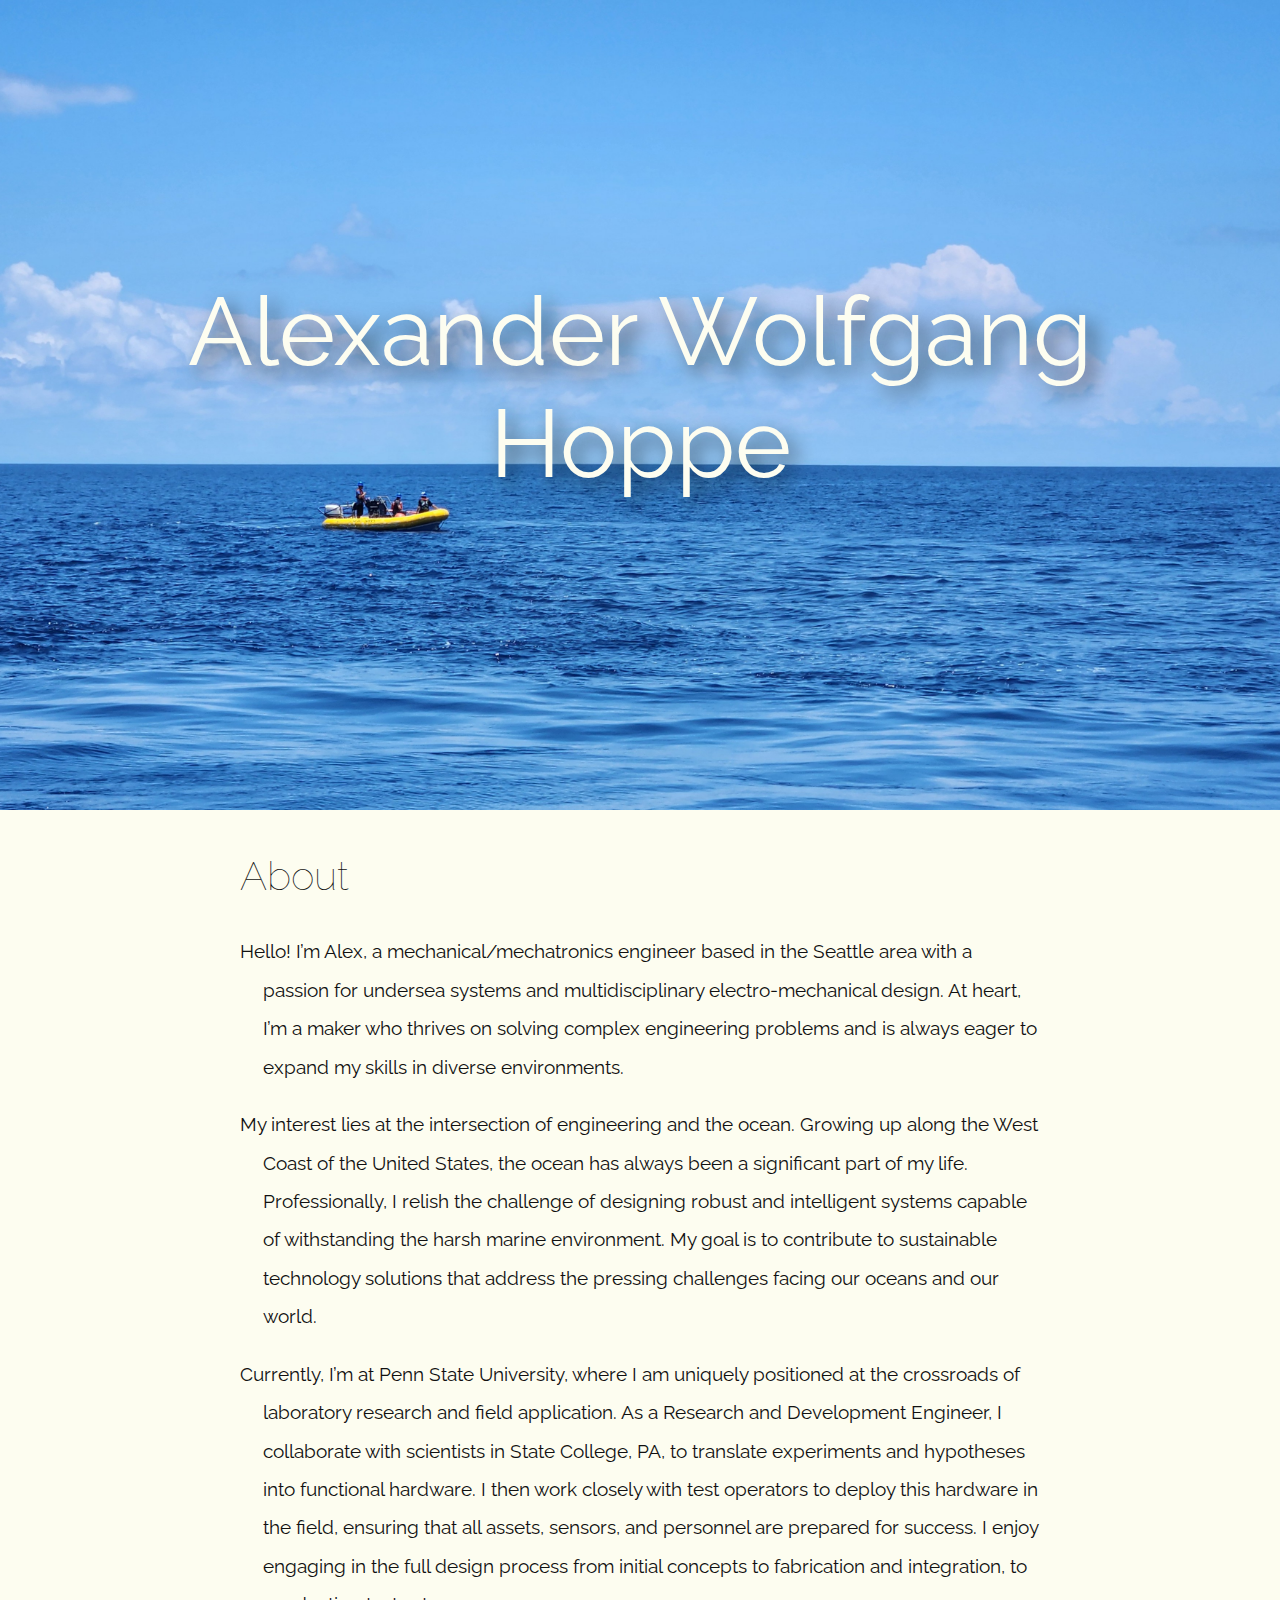
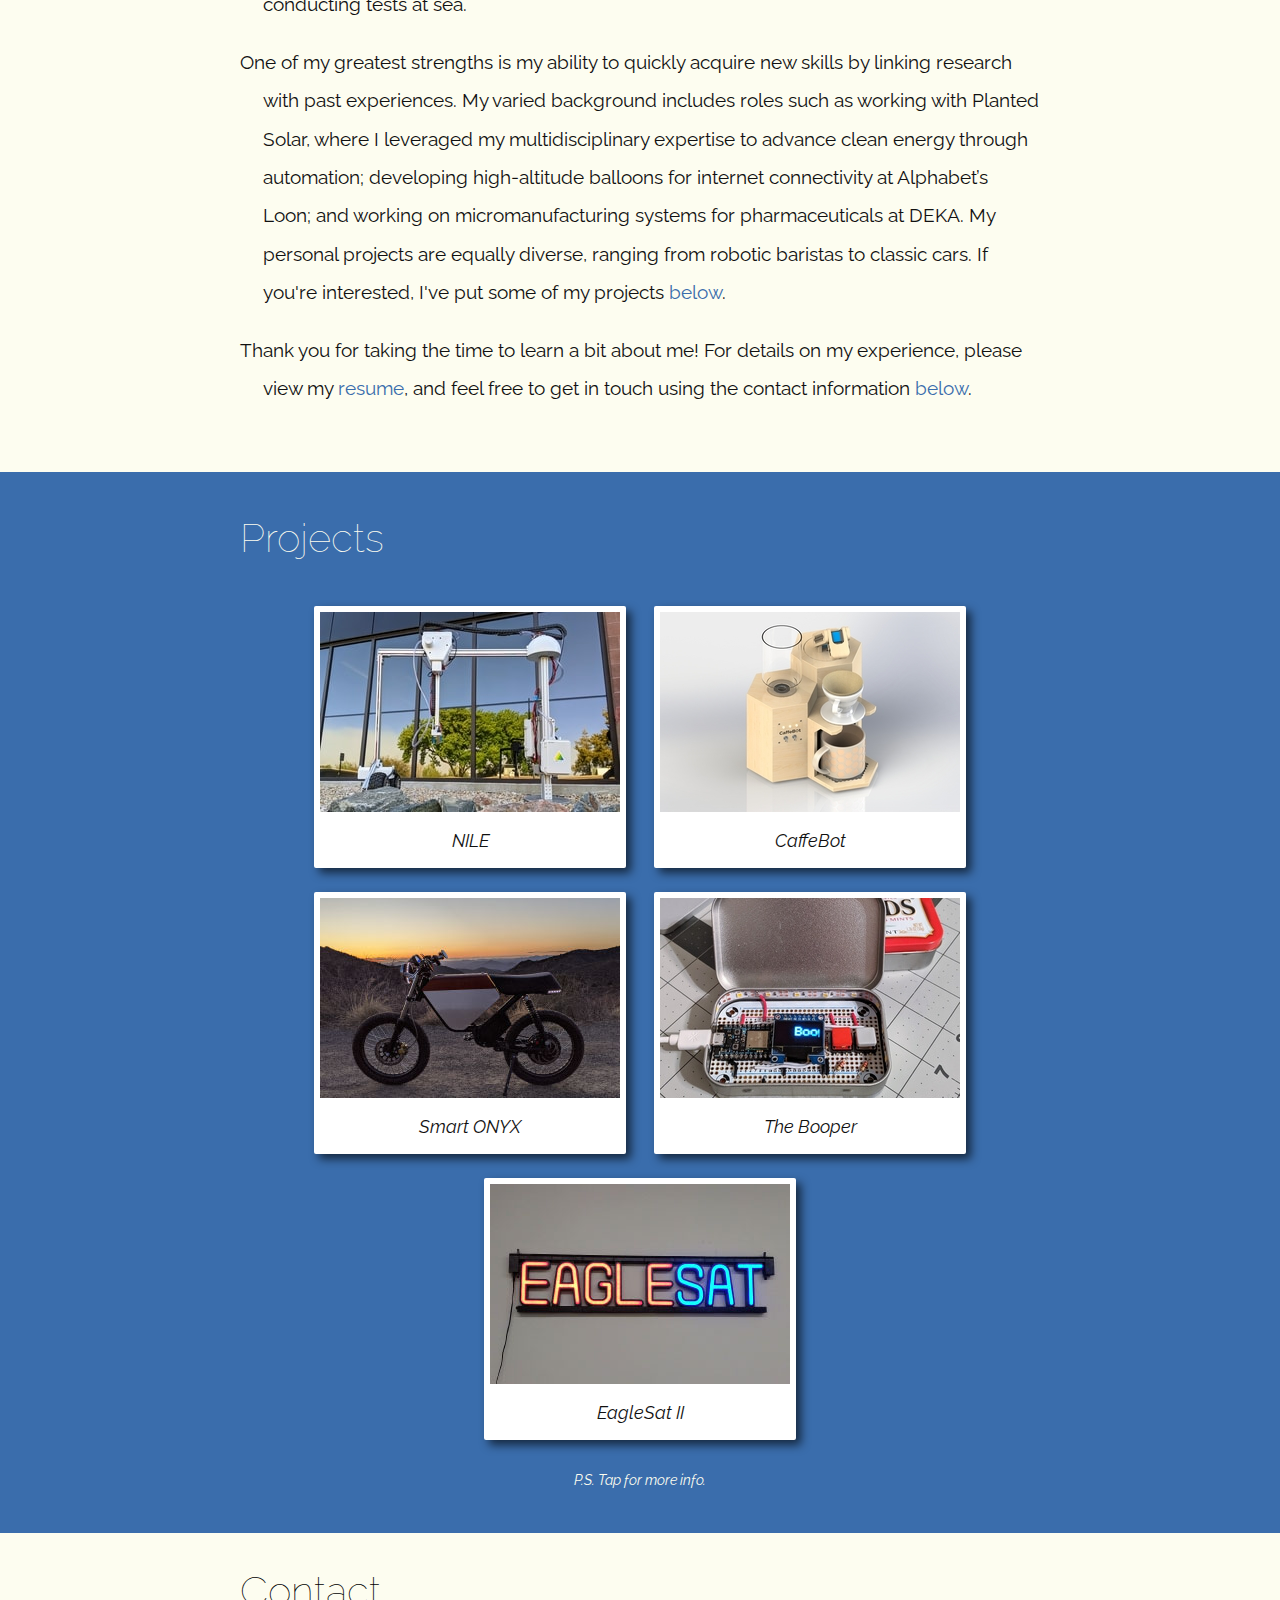
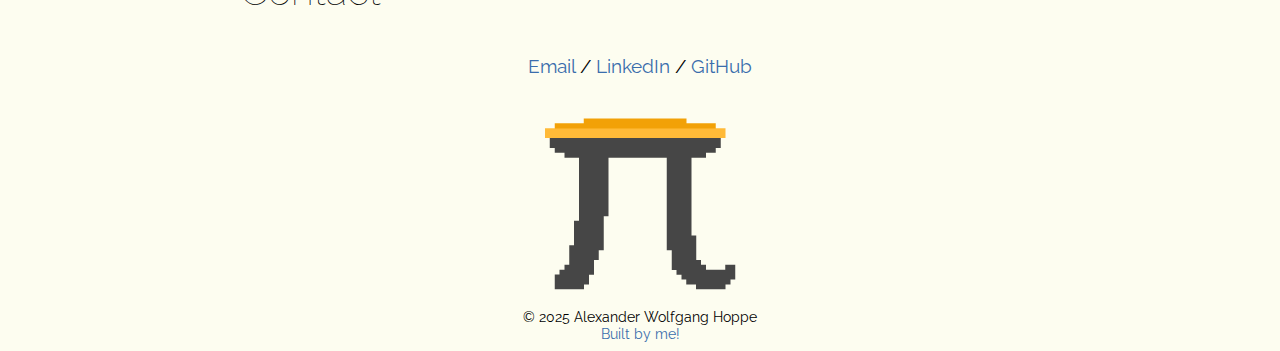
==== commit 8a793920: "2025 Update.html" ====
--- a/index.html
+++ b/index.html
@@ -111,7 +111,7 @@
     </p>
 
     <img src="media/footer.png">
-    <h4>© 2024 Alexander Wolfgang Hoppe</h3>
+    <h4>© 2025 Alexander Wolfgang Hoppe</h3>
       <h4><a href="https://github.com/iLikePieTM/hoppe.space" target="_blank">Built by me!</a></h3>
 
   </footer>
@@ -218,7 +218,8 @@
     <div class="modal">
       <a class="close" href="#back"> &times; </a>
       <a href="media/eaglesat.jpg" target="_blank"><img src="media/eaglesat.jpg" width></a>
-      <h3>EagleSat</h3>
+      <h3>EagleSat II</h3>
+      <h4>The CubeSat club of Embry-Riddle Prescott.</h4>
       <p>
         EagleSat was a student-led CubeSat project supported by the NASA Space Grant Program and Embry-Riddle. Our
         mission, EagleSat 2, was a 3U CubeSat that was set to launch in 2021 as part of NASA's CubeSat Launch
@@ -236,4 +237,4 @@
 
 </body>
 
-</html>+</html>
